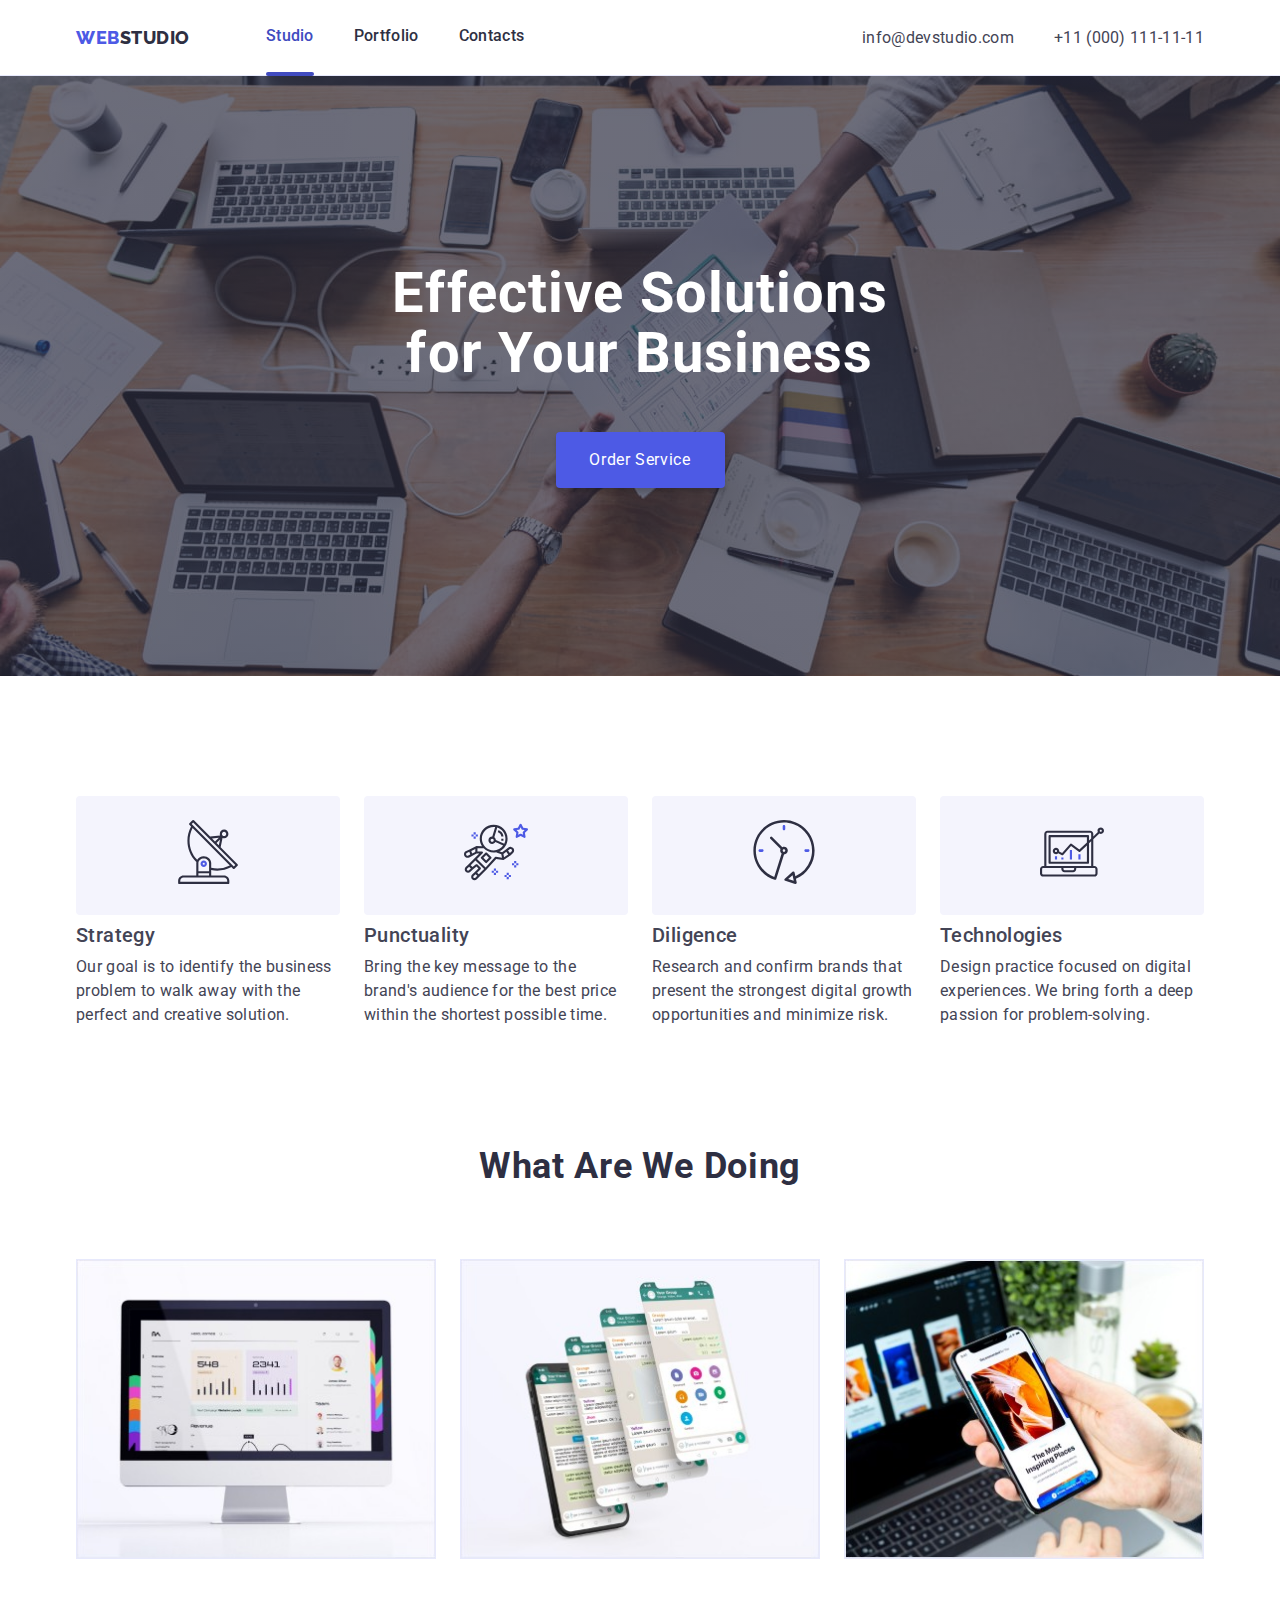
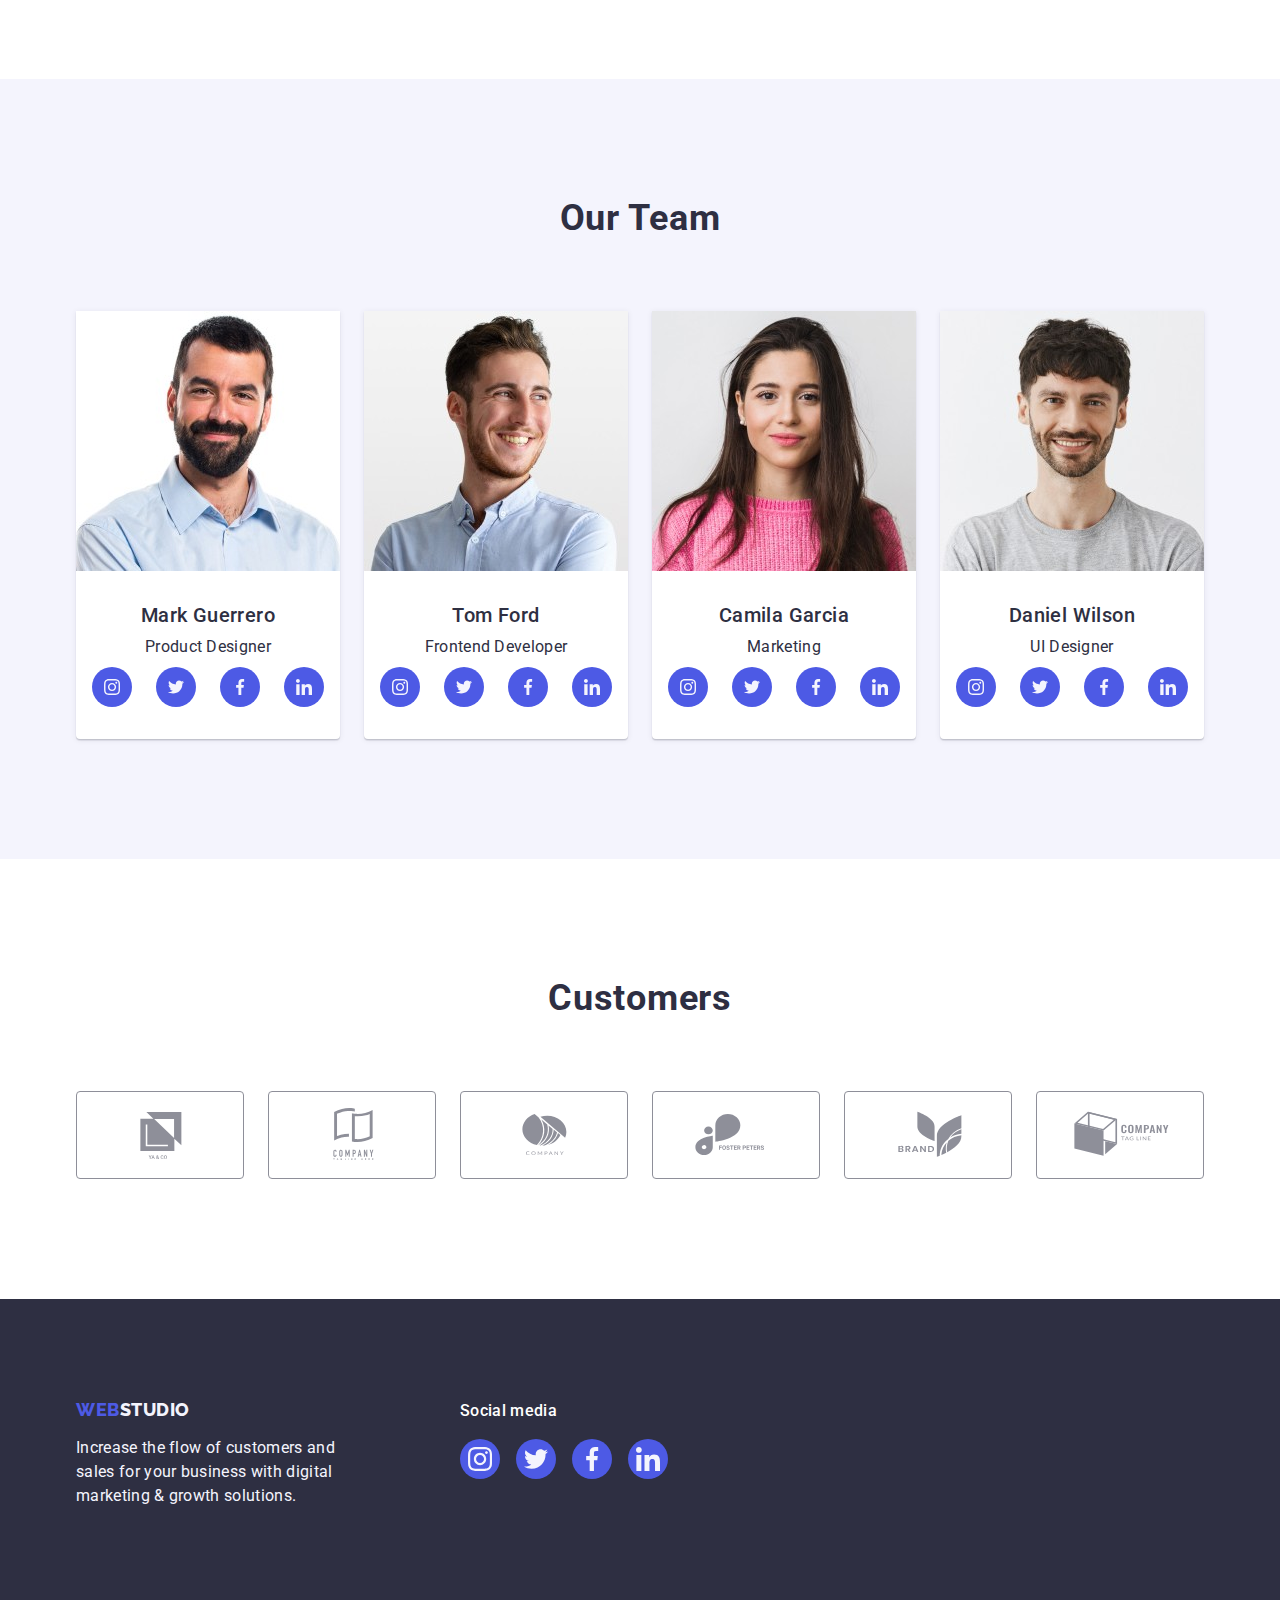
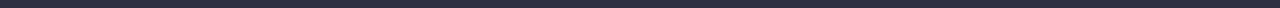
==== index.html @ 255a42a8 "init 04" ====
<!DOCTYPE html>
<html lang="en">
  <head>
    <meta charset="UTF-8" />
    <meta name="viewport" content="width=device-width, initial-scale=1.0" />
    <meta name="keywords" content="Web Studio" />
    <!-- Спочатку нормалізатор -->
    <link
      rel="stylesheet"
      href="https://cdn.jsdelivr.net/npm/modern-normalize@2.0.0/modern-normalize.min.css"
    />
    <!-- Google Fonts -->
    <link rel="preconnect" href="https://fonts.googleapis.com" />
    <link rel="preconnect" href="https://fonts.gstatic.com" crossorigin />
    <link
      href="https://fonts.googleapis.com/css2?family=Raleway:wght@800&family=Roboto:wght@400;500;700&display=swap"
      rel="stylesheet"
    />
    <link rel="shortcut icon" href="images/logo.svg" type="image/svg+xml" />
    <link rel="stylesheet" href="css/styles.css" />
    <title>Web Studio</title>
  </head>

  <body>
    <!--#region Header -->
    <header class="top-line">
      <div class="container">
        <nav>
          <a class="logo" href="index.html">
            WEB<span class="logo-studio-dark">STUDIO</span>
          </a>
          <ul>
            <li><a class="nav-link current" href="index.html">Studio</a></li>
            <li><a class="nav-link" href="portfolio.html">Portfolio</a></li>
            <li><a class="nav-link" href="#Contacts">Contacts</a></li>
          </ul>
        </nav>
        <address id="Contacts">
          <ul>
            <li>
              <a href="mailto:info@devstudio.com">info@devstudio.com</a>
            </li>
            <li>
              <a href="tel:+110001111111">+11 (000) 111-11-11</a>
            </li>
          </ul>
        </address>
      </div>
    </header>
    <!--#endregion Header-->

    <!--#region Main -->
    <main>
      <!--#region Hero-->
      <section class="hero">
        <div class="container">
          <h1>Effective Solutions for Your Business</h1>
          <button type="button" data-modal-open>Order Service</button>
        </div>
      </section>
      <!--#endregion Hero -->

      <!--#region Section advantages-->
      <section class="section-advantages">
        <div class="container">
          <h2 class="visually-hidden">Advantages</h2>
          <ul class="advantages-list">
            <li>
              <div class="advantages-img">
                <svg class="advantages-svg">
                  <use href="./images/icons.svg#icon-antenna"></use>
                </svg>
              </div>
              <h3 class="advantages header">Strategy</h3>
              <p class="advantages text">
                Our goal is to identify the business problem to walk away with
                the perfect and creative solution.
              </p>
            </li>
            <li>
              <div class="advantages-img">
                <svg class="advantages-svg">
                  <use href="./images/icons.svg#icon-astronaut"></use>
                </svg>
              </div>
              <h3 class="advantages header">Punctuality</h3>
              <p class="advantages text">
                Bring the key message to the brand's audience for the best price
                within the shortest possible time.
              </p>
            </li>
            <li>
              <div class="advantages-img">
                <svg class="advantages-svg">
                  <use href="./images/icons.svg#icon-clock"></use>
                </svg>
              </div>
              <h3 class="advantages header">Diligence</h3>
              <p class="advantages text">
                Research and confirm brands that present the strongest digital
                growth opportunities and minimize risk.
              </p>
            </li>
            <li>
              <div class="advantages-img">
                <svg class="advantages-svg">
                  <use href="./images/icons.svg#icon-diagram"></use>
                </svg>
              </div>
              <h3 class="advantages header">Technologies</h3>
              <p class="advantages text">
                Design practice focused on digital experiences. We bring forth a
                deep passion for problem-solving.
              </p>
            </li>
          </ul>
        </div>
      </section>
      <!--#endregion-->

      <!--#region Section 2-->
      <section class="what-we-doing">
        <div class="container">
          <h2>What are we doing</h2>
          <ul>
            <li>
              <img
                src="images/img_1.jpg"
                alt="Desktop site design example on desktop PC"
                width="360"
                height="300"
              />
            </li>
            <li>
              <img
                src="images/img_2.jpg"
                alt="Mobile site design examples on mobile phone"
                width="360"
                height="300"
              />
            </li>
            <li>
              <img
                src="images/img_3.jpg"
                alt="Responsive design examples on phone and notebook"
                width="360"
                height="300"
              />
            </li>
          </ul>
        </div>
      </section>
      <!--#endregion Section 2-->

      <!--#region Our Team -->
      <section class="our-team">
        <h2 class="our-team-h2">Our Team</h2>
        <div class="container">
          <ul class="team-list">
            <li class="our-team-item">
              <img
                src="images/team_01.jpg"
                alt="Team member Mark Guerrero"
                width="264"
                height="260"
              />
              <div class="our-team-txt">
                <h3 class="team-name">Mark Guerrero</h3>
                <p class="team-position">Product Designer</p>
                <ul class="team-social-list">
                  <li class="team-social-item">
                    <a
                      class="team-social-lnk"
                      href="http://www.instagram.com"
                      target="_blank"
                    >
                      <svg class="team-social-ico" width="16" height="16">
                        <use href="./images/icons.svg#icon-instagram"></use>
                      </svg>
                    </a>
                  </li>
                  <li class="team-social-item">
                    <a
                      class="team-social-lnk"
                      href="http://twitter.com"
                      target="_blank"
                    >
                      <svg class="team-social-ico" width="16" height="16">
                        <use href="./images/icons.svg#icon-twitter"></use>
                      </svg>
                    </a>
                  </li>
                  <li class="team-social-item">
                    <a
                      class="team-social-lnk"
                      href="http://facebook.com"
                      target="_blank"
                    >
                      <svg class="team-social-ico" width="16" height="16">
                        <use href="./images/icons.svg#icon-facebook"></use>
                      </svg>
                    </a>
                  </li>
                  <li class="team-social-item">
                    <a
                      class="team-social-lnk"
                      href="http://linkedin.com"
                      target="_blank"
                    >
                      <svg class="team-social-ico" width="16" height="16">
                        <use href="./images/icons.svg#icon-linkedin"></use>
                      </svg>
                    </a>
                  </li>
                </ul>
              </div>
            </li>
            <li class="our-team-item">
              <img
                src="images/team_02.jpg"
                alt="Team member Tom Ford"
                width="264"
                height="260"
              />
              <div class="our-team-txt">
                <h3 class="team-name">Tom Ford</h3>
                <p class="team-position">Frontend Developer</p>
                <ul class="team-social-list">
                  <li class="team-social-item">
                    <a
                      class="team-social-lnk"
                      href="http://www.instagram.com"
                      target="_blank"
                    >
                      <svg class="team-social-ico" width="16" height="16">
                        <use href="./images/icons.svg#icon-instagram"></use>
                      </svg>
                    </a>
                  </li>
                  <li class="team-social-item">
                    <a
                      class="team-social-lnk"
                      href="http://twitter.com"
                      target="_blank"
                    >
                      <svg class="team-social-ico" width="16" height="16">
                        <use href="./images/icons.svg#icon-twitter"></use>
                      </svg>
                    </a>
                  </li>
                  <li class="team-social-item">
                    <a
                      class="team-social-lnk"
                      href="http://facebook.com"
                      target="_blank"
                    >
                      <svg class="team-social-ico" width="16" height="16">
                        <use href="./images/icons.svg#icon-facebook"></use>
                      </svg>
                    </a>
                  </li>
                  <li class="team-social-item">
                    <a
                      class="team-social-lnk"
                      href="http://linkedin.com"
                      target="_blank"
                    >
                      <svg class="team-social-ico" width="16" height="16">
                        <use href="./images/icons.svg#icon-linkedin"></use>
                      </svg>
                    </a>
                  </li>
                </ul>
              </div>
            </li>
            <li class="our-team-item">
              <img
                src="images/team_03.jpg"
                alt="Team member Camila Garcia"
                width="264"
                height="260"
              />
              <div class="our-team-txt">
                <h3 class="team-name">Camila Garcia</h3>
                <p class="team-position">Marketing</p>
                <ul class="team-social-list">
                  <li class="team-social-item">
                    <a
                      class="team-social-lnk"
                      href="http://www.instagram.com"
                      target="_blank"
                    >
                      <svg class="team-social-ico" width="16" height="16">
                        <use href="./images/icons.svg#icon-instagram"></use>
                      </svg>
                    </a>
                  </li>
                  <li class="team-social-item">
                    <a
                      class="team-social-lnk"
                      href="http://twitter.com"
                      target="_blank"
                    >
                      <svg class="team-social-ico" width="16" height="16">
                        <use href="./images/icons.svg#icon-twitter"></use>
                      </svg>
                    </a>
                  </li>
                  <li class="team-social-item">
                    <a
                      class="team-social-lnk"
                      href="http://facebook.com"
                      target="_blank"
                    >
                      <svg class="team-social-ico" width="16" height="16">
                        <use href="./images/icons.svg#icon-facebook"></use>
                      </svg>
                    </a>
                  </li>
                  <li class="team-social-item">
                    <a
                      class="team-social-lnk"
                      href="http://linkedin.com"
                      target="_blank"
                    >
                      <svg class="team-social-ico" width="16" height="16">
                        <use href="./images/icons.svg#icon-linkedin"></use>
                      </svg>
                    </a>
                  </li>
                </ul>
              </div>
            </li>
            <li class="our-team-item">
              <img
                src="images/team_04.jpg"
                alt="Team member Daniel Wilson"
                width="264"
                height="260"
              />
              <div class="our-team-txt">
                <h3 class="team-name">Daniel Wilson</h3>
                <p class="team-position">UI Designer</p>
                <ul class="team-social-list">
                  <li class="team-social-item">
                    <a
                      class="team-social-lnk"
                      href="http://www.instagram.com"
                      target="_blank"
                    >
                      <svg class="team-social-ico" width="16" height="16">
                        <use href="./images/icons.svg#icon-instagram"></use>
                      </svg>
                    </a>
                  </li>
                  <li class="team-social-item">
                    <a
                      class="team-social-lnk"
                      href="http://twitter.com"
                      target="_blank"
                    >
                      <svg class="team-social-ico" width="16" height="16">
                        <use href="./images/icons.svg#icon-twitter"></use>
                      </svg>
                    </a>
                  </li>
                  <li class="team-social-item">
                    <a
                      class="team-social-lnk"
                      href="http://facebook.com"
                      target="_blank"
                    >
                      <svg class="team-social-ico" width="16" height="16">
                        <use href="./images/icons.svg#icon-facebook"></use>
                      </svg>
                    </a>
                  </li>
                  <li class="team-social-item">
                    <a
                      class="team-social-lnk"
                      href="http://linkedin.com"
                      target="_blank"
                    >
                      <svg class="team-social-ico" width="16" height="16">
                        <use href="./images/icons.svg#icon-linkedin"></use>
                      </svg>
                    </a>
                  </li>
                </ul>
              </div>
            </li>
          </ul>
        </div>
      </section>
      <!--#endregion Our Team -->

      <!--#region Customers -->
      <section class="section-customers">
        <div class="container">
          <h2>Customers</h2>
          <ul class="customer-list">
            <li class="customer-item">
              <a
                href="index.html"
                class="customer-lnk"
                target="_blank"
                rel="noopener noreferrer nofollow"
              >
                <svg class="customer-ico" width="104" height="56">
                  <use href="./images/icons.svg#icon-Logo-0"></use>
                </svg>
              </a>
            </li>
            <li class="customer-item">
              <a
                href="index.html"
                class="customer-lnk"
                target="_blank"
                rel="noopener noreferrer nofollow"
              >
                <svg class="customer-ico" width="104" height="56">
                  <use href="./images/icons.svg#icon-Logo-1"></use>
                </svg>
              </a>
            </li>
            <li class="customer-item">
              <a
                href="index.html"
                class="customer-lnk"
                target="_blank"
                rel="noopener noreferrer nofollow"
              >
                <svg class="customer-ico" width="104" height="56">
                  <use href="./images/icons.svg#icon-Logo-2"></use>
                </svg>
              </a>
            </li>
            <li class="customer-item">
              <a
                href="index.html"
                class="customer-lnk"
                target="_blank"
                rel="noopener noreferrer nofollow"
              >
                <svg class="customer-ico" width="104" height="56">
                  <use href="./images/icons.svg#icon-Logo-3"></use>
                </svg>
              </a>
            </li>
            <li class="customer-item">
              <a
                href="index.html"
                class="customer-lnk"
                target="_blank"
                rel="noopener noreferrer nofollow"
              >
                <svg class="customer-ico" width="104" height="56">
                  <use href="./images/icons.svg#icon-Logo-4"></use>
                </svg>
              </a>
            </li>
            <li class="customer-item">
              <a
                href="index.html"
                class="customer-lnk"
                target="_blank"
                rel="noopener noreferrer nofollow"
              >
                <svg class="customer-ico" width="104" height="56">
                  <use href="./images/icons.svg#icon-Logo-5"></use>
                </svg>
              </a>
            </li>
          </ul>
        </div>
      </section>
      <!--#endregion Customers -->
    </main>
    <!--#endregion Main-->

    <!--#region Footer-->
    <footer class="footer">
      <div class="container">
        <div class="ftr-about">
          <a class="logo" href="index.html">
            WEB<span class="logo-studio-light">STUDIO</span>
          </a>
          <p class="footer-text">
            Increase the flow of customers and sales for your business with
            digital marketing & growth solutions.
          </p>
        </div>
        <div class="ftr-social">
          <p>Social media</p>
          <ul class="ftr-social-list">
            <li class="ftr-social-item">
              <a
                class="ftr-social-lnk"
                href="http://www.instagram.com"
                target="_blank"
              >
                <svg class="ftr-social-ico" width="24" height="24">
                  <use href="./images/icons.svg#icon-instagram"></use>
                </svg>
              </a>
            </li>
            <li class="ftr-social-item">
              <a
                class="ftr-social-lnk"
                href="http://twitter.com"
                target="_blank"
              >
                <svg class="ftr-social-ico" width="24" height="24">
                  <use href="./images/icons.svg#icon-twitter"></use>
                </svg>
              </a>
            </li>
            <li class="ftr-social-item">
              <a
                class="ftr-social-lnk"
                href="http://facebook.com"
                target="_blank"
              >
                <svg class="ftr-social-ico" width="24" height="24">
                  <use href="./images/icons.svg#icon-facebook"></use>
                </svg>
              </a>
            </li>
            <li class="ftr-social-item">
              <a
                class="ftr-social-lnk"
                href="http://linkedin.com"
                target="_blank"
              >
                <svg class="ftr-social-ico" width="24" height="24">
                  <use href="./images/icons.svg#icon-linkedin"></use>
                </svg>
              </a>
            </li>
          </ul>
        </div>
      </div>
    </footer>
    <!--#endregion Footer-->
    <!--#region Script-->
    <div class="backdrop is-hidden" data-modal>
      <div class="modal">
        <button class="modal-close-btn" type="button" data-modal-close>
          <svg class="modal-btn-ico" width="28" height="8">
            <use href="./images/icons.svg#icon-close"></use>
          </svg>
        </button>
      </div>
    </div>
    <script src="./js/modal.js"></script>
    <!--#endregion Script-->
  </body>
</html>
---- css/styles.css ----
/*#region root */
:root {
  /* color */
  --iris: #4d5ae5;
  --ocean: #404bbf;
  --navy-blue: #2e2f42;
  --green: #31d0aa;
  --slate: #434455;
  --light-slate: #8e8f99;
  --cornflower: #e7e9fc;
  --cloud: #f4f4fd;
  --navy-blue-modal: rgba(46, 47, 66, 0.4);
  --grey: rgba(46, 47, 66, 0.7);
  --white: #fff;
  --dairy: #fcfcfc;
  /* font */
  --font-family: "Roboto", sans-serif;
  --second-family: "Raleway", sans-serif;
}
/*#endregion root */
/*#region Visually hidden CSS pattern ------------------*/
.visually-hidden {
  position: absolute;
  width: 1px;
  height: 1px;
  margin: -1px;
  border: 0;
  padding: 0;
  white-space: nowrap;
  clip-path: inset(100%);
  clip: rect(0 0 0 0);
  overflow: hidden;
}
/*#endregion Visually hidden CSS pattern ------------------*/
/*#region Current ----------------------------*/

.current {
  color: var(--ocean);
}
.current::after {
  position: relative;
  bottom: -24px;
  content: "";
  display: block;
  height: 4px;
  width: 100%;
  background-color: var(--ocean);
  border-radius: 2px;
}
/*#endregion Current ----------------------------*/
/*#region Body --------------------------------------*/
body {
  font-family: var(--font-family);
  color: var(--navy-blue);
  background-color: var(--white);
}
.container {
  width: 1158px;
  margin: 0 auto;
  padding: 0 15px;
}
header {
  border-bottom: 1px solid var(--cornflower);
}
header .container {
  display: flex;
  justify-content: space-between;
  align-items: center;
  background-color: var(--white);
}
header .container ul {
  display: flex;
  gap: 40px;
}
nav {
  display: flex;
  align-items: center;
  font-weight: 500;
  line-height: 1.5;
  letter-spacing: 0.02em;
}
nav ul {
  margin-left: 76px;
}
.nav-link {
  display: inline-block;
  padding-top: 24px;
  padding-bottom: 23px;
}
address {
  font-style: normal;
  line-height: 1.5;
  letter-spacing: 0.02em;
  color: var(--slate);
}
h1,
h2,
h3,
h4,
h5,
h6,
p {
  margin: 0;
}
img {
  display: block;
  max-width: 100%;
  height: auto;
}
:focus {
  outline: 0;
}
h2 {
  margin: 0;
  font-family: var(--font-family);
  font-weight: 700;
  font-size: 36px;
  line-height: 1.11;
  letter-spacing: 0.02em;
  text-transform: capitalize;
  text-align: center;
  color: var(--navy-blue);
}
a {
  /* скидання дефолтного підкреслення для посилань */
  text-decoration: none;
  color: currentColor;
  /* color: inherit; */
  transition: color 250ms cubic-bezier(0.4, 0, 0.2, 1);
}
a:hover,
a:focus {
  color: var(--iris);
}
ul {
  /* скидання маркерів у списках */
  list-style-type: none;
  margin: 0;
  padding: 0;
}
/*#endregion Body ---------------------------------*/
/*#region logo ------------------------------------ */
.logo {
  font-family: var(--second-family);
  font-weight: 800;
  font-size: 18px;
  line-height: 1.17;
  letter-spacing: 0.03em;
  text-transform: uppercase;
  color: var(--iris);
}
.logo-studio-dark {
  color: #2e2f42;
}
.logo-studio-light {
  color: #f4f4fd;
}
/*#endregion logo -------------------------------*/
/*#region hero -----------------------------*/
.hero {
  margin: 0 auto;
  padding: 188px 0;
  background: var(--navy-blue);
  color: var(--white);
  text-align: center;
  background-image: linear-gradient(
      rgba(46, 47, 66, 0.7),
      rgba(46, 47, 66, 0.7)
    ),
    url(../images/hero-bg.jpg);
  background-repeat: no-repeat;
  background-position: 50% 50%;
  background-size: cover;
  max-width: 1440px;
}
.hero h1 {
  margin: 0 auto 48px;
  width: 496px;
  font-weight: 700;
  font-size: 56px;
  line-height: 107%;
  letter-spacing: 0.02em;
}
.hero button {
  border: 0;
  border-radius: 4px;
  margin: 0 auto;
  padding: 16px 32px;
  width: 169px;
  height: 56px;
  letter-spacing: 0.04em;
  color: var(--white);
  box-shadow: 0 4px 4px 0 rgba(0, 0, 0, 0.15);
  background: var(--iris);
  transition: background-color 250ms cubic-bezier(0.4, 0, 0.2, 1);
}
.hero button:hover,
.hero button:focus {
  color: var(--white);
  box-shadow: 0 2px 2px 0 rgba(0, 0, 0, 0.12), 0 2px 1px 0 rgba(0, 0, 0, 0.08),
    0 3px 1px 0 rgba(0, 0, 0, 0.1);
  background: var(--ocean);
  cursor: pointer;
}
/*#endregion hero -----------------------------*/
/*#region section-advantages -----------------------------*/
.section-advantages {
  padding-top: 120px;
  line-height: 150%;
  letter-spacing: 0.02em;
  font-size: 16px;
  color: var(--slate);
}
.section-advantages h3 {
  margin: 8px 0;
  font-weight: 500;
  font-size: 20px;
  line-height: 120%;
  letter-spacing: 0.02em;
}
.section-advantages ul {
  display: flex;
  flex-direction: row;
  gap: 24px;
  justify-content: space-between;
  flex-wrap: nowrap;
  justify-content: space-between;
  width: 100%;
}
.section-advantages ul li {
  flex-basis: calc(100% / 4 - 12px);
}
.advantages-img {
  padding: 24px 0;
  background: var(--cloud);
  border-radius: 4px;
  text-align: center;
}
.advantages-svg {
  width: 64px;
  height: 64px;
  margin: 0 auto;
}
/*#endregion section-advantages -----------------------------*/
/*#region what-we-doing ----------------------------------*/
.what-we-doing {
  padding: 120px 0;
}
.what-we-doing ul {
  margin-top: 72px;
  display: flex;
  gap: 24px;
  justify-content: center;
}
.what-we-doing ul li img {
  border: 1px solid var(--cornflower);
}
/*#endregion what-we-doing -------------------------------*/
/*#region team ----------------------------------*/
.our-team {
  padding: 120px 0;
  background-color: var(--cloud);
  text-align: center;
}
.our-team-h2 {
  margin-bottom: 72px;
}
.our-team-txt {
  padding: 32px 16px;
}
.team-name {
  font-weight: 500;
  font-size: 20px;
  line-height: 120%;
  letter-spacing: 0.02em;
}
.team-position {
  margin-top: 8px;
  line-height: 1.5;
  letter-spacing: 0.02em;
}
.team-list {
  display: flex;
  gap: 24px;
  flex-direction: row;
  flex-wrap: nowrap;
  justify-content: center;
}
.our-team-item {
  border-radius: 0 0 4px 4px;
  box-shadow: 0 2px 1px 0 rgba(46, 47, 66, 0.08),
    0 1px 1px 0 rgba(46, 47, 66, 0.16), 0 1px 6px 0 rgba(46, 47, 66, 0.08);
  background: var(--white);
}
.team-social-list {
  margin-top: 8px;
  display: flex;
  flex-direction: row;
  justify-content: space-between;
}
.team-social-item {
  display: flex;
  justify-content: center;
  align-items: center;
  width: 40px;
  height: 40px;
  border-radius: 50%;
  background-color: var(--iris);
  transition: background-color 250ms cubic-bezier(0.4, 0, 0.2, 1);
}
.team-social-item:has(> .team-social-lnk:hover),
.team-social-item:has(> .team-social-lnk:focus) {
  background-color: var(--ocean);
}
.team-social-lnk {
  fill: var(--cloud);
  width: 16px;
  height: 16px;
}
/*#endregion team ----------------------------------*/
/*#region customers-------------------------------- */
.section-customers {
  padding: 120px 0;
}
.section-customers h2 {
  margin-bottom: 72px;
}
.customer-list {
  display: flex;
  gap: 24px;
  justify-content: center;
}
.customer-item {
  display: flex;
  justify-content: center;
  align-items: center;
  width: 168px;
  height: 88px;
  border: 1px solid var(--light-slate);
  border-radius: 4px;
  transition: border-color 250ms cubic-bezier(0.4, 0, 0.2, 1),
    fill 250ms cubic-bezier(0.4, 0, 0.2, 1);
}
.customer-lnk {
  fill: var(--light-slate);
  transition: fill 250ms cubic-bezier(0.4, 0, 0.2, 1);
  /* color: var(--light-slate) */
}
.customer-item:hover,
.customer-item:focus,
.customer-item:hover .customer-lnk,
.customer-item:focus .customer-lnk {
  border-color: var(--ocean);
  fill: var(--ocean);
}
/*#endregion customers-------------------------------- */
/*#region footer ---------------------------------- */
.footer {
  padding: 100px 0;
  /* display: flex; */
  /* flex-direction: row; */
  /* justify-content: center; */
  /* align-items: start; */
  color: var(--cloud);
  background-color: var(--navy-blue);
}
.footer .container {
  display: flex;
  justify-content: left;
  align-items: start;
  gap: 120px;
}
.footer-text {
  width: 264px;
  margin-top: 16px;
  letter-spacing: 0.02em;
  line-height: 1.5;
}
.ftr-social p {
  font-weight: 500;
  line-height: 150%;
  letter-spacing: 0.02em;
  color: var(--white);
}
.ftr-social-list {
  margin-top: 16px;
  display: flex;
  flex-direction: row;
  gap: 16px;
}
.ftr-social-item {
  display: flex;
  justify-content: center;
  align-items: center;
  width: 40px;
  height: 40px;
  border-radius: 50%;
  background-color: var(--iris);
  transition: background-color 250ms cubic-bezier(0.4, 0, 0.2, 1);
}
.ftr-social-item:has(> .ftr-social-lnk:hover),
.ftr-social-item:has(> .ftr-social-lnk:focus) {
  background-color: var(--green);
}
.ftr-social-lnk {
  width: 24px;
  height: 24px;
}
.ftr-social-ico {
  fill: var(--cloud);
}
/*#endregion footer --------------------------------- */
/*#region portfolio.html ---------------------------------- */
.section-portfolio {
  padding: 96px 0 120px 0;
}
.filter {
  display: flex;
  justify-content: center;
  gap: 24px;
}
.filter button {
  border: 1px solid var(--cornflower);
  border-radius: 4px;
  padding: 12px 24px;
  background-color: var(--cloud);
  font-weight: 500;
  line-height: 1.5;
  letter-spacing: 0.04em;
  text-align: center;
  color: var(--iris);
  transition: background-color 250ms cubic-bezier(0.4, 0, 0.2, 1),
    color 250ms cubic-bezier(0.4, 0, 0.2, 1),
    border-color 250ms cubic-bezier(0.4, 0, 0.2, 1);
}
.filter button:focus,
.filter button:hover {
  border: 1px solid var(--ocean);
  outline: 0;
  color: var(--white);
  box-shadow: 0 2px 2px 0 rgba(0, 0, 0, 0.12), 0 2px 1px 0 rgba(0, 0, 0, 0.08),
    0 3px 1px 0 rgba(0, 0, 0, 0.1);
  background: var(--ocean);
  cursor: pointer;
}
.section-portfolio .projects {
  margin-top: 72px;
  display: flex;
  justify-content: space-between;
  flex-wrap: wrap;
  gap: 48px 24px;
}
.project-item {
  box-shadow: none;
  transition: box-shadow 250ms cubic-bezier(0.4, 0, 0.2, 1);
}
.project-item:has(> .project-lnk:hover),
.project-item:has(> .project-lnk:focus) {
  box-shadow: 0 2px 1px 0 rgba(46, 47, 66, 0.08),
    0 1px 1px 0 rgba(46, 47, 66, 0.16), 0 1px 6px 0 rgba(46, 47, 66, 0.08);
}
.project-div-img {
  position: relative;
  overflow: hidden;
}
.project-overlay {
  padding: 40px 32px;
  line-height: 150%;
  letter-spacing: 0.02em;
  color: var(--cloud);
  background: var(--iris);
  position: absolute;
  top: 0;
  left: 0;
  width: 100%;
  height: 100%;
  transform: translateY(100%);
  transition: transform 250ms ease-in-out;
}
.project-item:has(> .project-lnk:hover) .project-overlay,
.project-item:has(> .project-lnk:focus) .project-overlay {
  transform: translateY(0);
}
.section-portfolio .projects h2 {
  font-weight: 500;
  font-size: 20px;
  line-height: 120%;
  text-align: left;
}
.section-portfolio .projects p {
  margin-top: 8px;
  line-height: 1.5;
  letter-spacing: 0.02em;
  color: var(--slate);
}
.section-portfolio .projects li {
  flex-basis: calc((100% - 24px * 2) / 3);
}
.project-item-text {
  padding: 32px 16px;
  border: 1px solid var(--cornflower);
  border-top-width: 0;
}
/*#endregion portfolio.html --------------------------------- */
/*#region modal */
.backdrop {
  position: fixed;
  inset: 0;
  background-color: var(--navy-blue-modal);
  opacity: 1;
  visibility: visible;
  transition: 250ms cubic-bezier(0.4, 0, 0.2, 1);
  transition-property: opacity, visibility;
}
.backdrop.is-hidden {
  opacity: 0;
  visibility: hidden;
  pointer-events: none;
}
.modal {
  position: absolute;
  top: 50%;
  left: 50%;
  transform: translate(-50%, -50%);
  width: 408px;
  height: 584px;
  padding: 72px 24px 24px 24px;
  background-color: var(--dairy);
  box-shadow: 0px 1px 1px rgba(0, 0, 0, 0.14), 0px 1px 3px rgba(0, 0, 0, 0.12),
    0px 2px 1px rgba(0, 0, 0, 0.2);
  border-radius: 4px;
}
.modal-close-btn {
  position: absolute;
  top: 24px;
  right: 24px;
  display: flex;
  justify-content: center;
  align-items: center;
  width: 24px;
  height: 24px;
  padding: 0;
  background-color: var(--cornflower);
  border: 1px solid rgba(0, 0, 0, 0.1);
  border-radius: 50%;
  cursor: pointer;
  transition: background-color 250ms cubic-bezier(0.4, 0, 0.2, 1),
    border 250ms cubic-bezier(0.4, 0, 0.2, 1);
}
.modal-close-btn:hover,
.modal-close-btn:focus {
  background-color: var(--ocean);
  border: none;
  fill: var(--white);
}
/*#endregion modal */
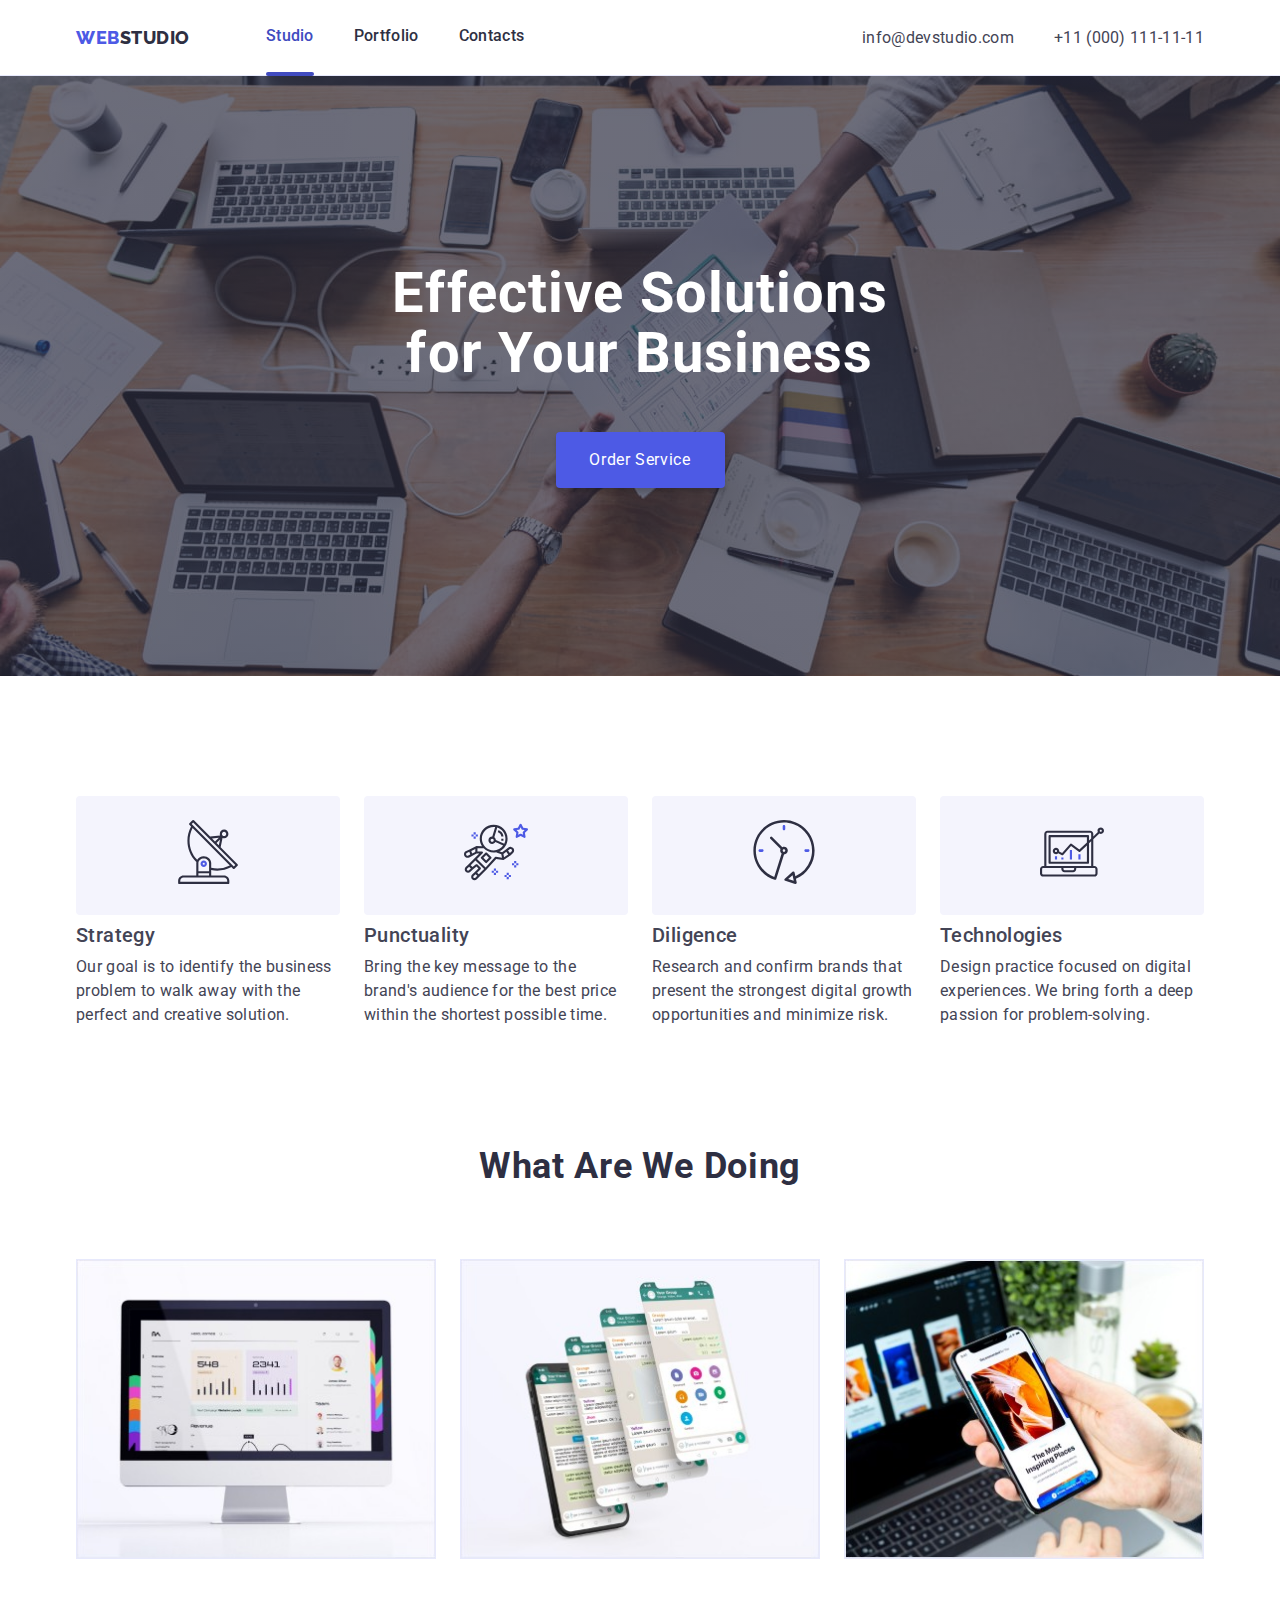
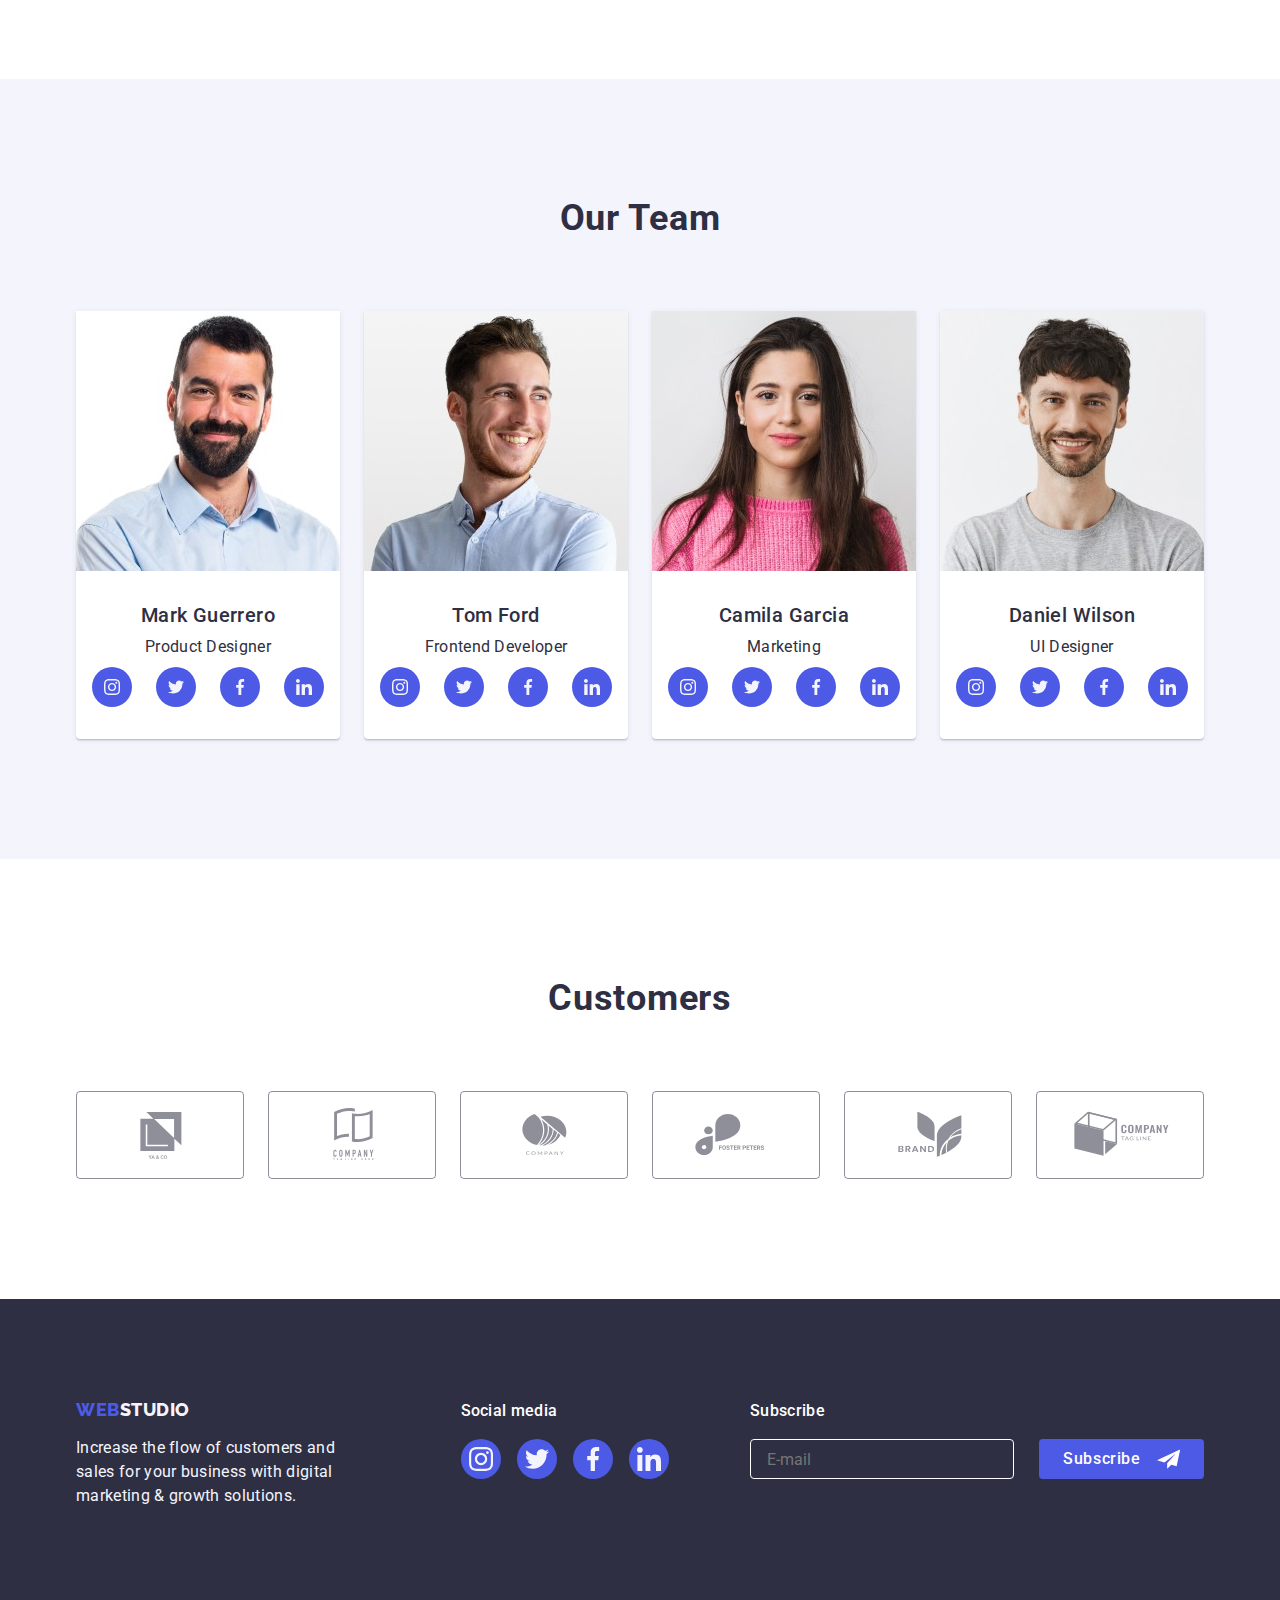
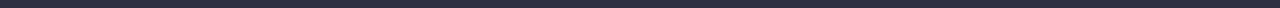
==== commit 7ba91899: "footer add subscribe" ====
--- a/index.html
+++ b/index.html
@@ -539,6 +539,23 @@
             </li>
           </ul>
         </div>
+        <div class="ftr-subscribe">
+          <p>Subscribe</p>
+          <form class="ftr-subscribe-form">
+            <input
+              class="ftr-subscribe-input"
+              type="email"
+              name="email"
+              placeholder="E-mail"
+            />
+            <button class="ftr-subscribe-btn" type="submit">
+              Subscribe
+              <svg class="ftr-subscribe-ico" width="24" height="24">
+                <use href="./images/icons.svg#icon-send"></use>
+              </svg>
+            </button>
+          </form>
+        </div>
       </div>
     </footer>
     <!--#endregion Footer-->
--- a/css/styles.css
+++ b/css/styles.css
@@ -366,15 +366,16 @@
 }
 .footer .container {
   display: flex;
-  justify-content: left;
-  align-items: start;
-  gap: 120px;
+  justify-content: space-between;
 }
 .footer-text {
   width: 264px;
   margin-top: 16px;
   letter-spacing: 0.02em;
   line-height: 1.5;
+}
+.ftr-social {
+  margin-left: calc(120px - ((100% - 264px - 208px - 454px - 20px * 2) / 2));
 }
 .ftr-social p {
   font-weight: 500;
@@ -409,6 +410,51 @@
 .ftr-social-ico {
   fill: var(--cloud);
 }
+/*#region footer subscribe */
+.ftr-subscribe {
+  justify-self: flex-end;
+  font-weight: 500;
+  line-height: 150%;
+  letter-spacing: 0.02em;
+  color: var(--white);
+}
+.ftr-subscribe-form {
+  margin-top: 16px;
+  display: flex;
+  gap: 25px;
+}
+.ftr-subscribe-input {
+  padding: 8px 16px;
+  border: 1px solid var(--white);
+  border-radius: 4px;
+  width: 264px;
+  height: 40px;
+  background-color: transparent;
+}
+.ftr-subscribe-btn {
+  display: flex;
+  gap: 16px;
+  border: none;
+  border-radius: 4px;
+  padding: 8px 24px;
+  width: 165px;
+  height: 40px;
+
+  font-family: var(--font-family);
+  font-weight: 500;
+  font-size: 16px;
+  line-height: 150%;
+  letter-spacing: 0.04em;
+  text-align: center;
+
+  color: var(--white);
+  fill: var(--white);
+
+  background: var(--iris);
+}
+.ftr-subscribe-ico {
+}
+/*#endregion footer subscribe */
 /*#endregion footer --------------------------------- */
 /*#region portfolio.html ---------------------------------- */
 .section-portfolio {
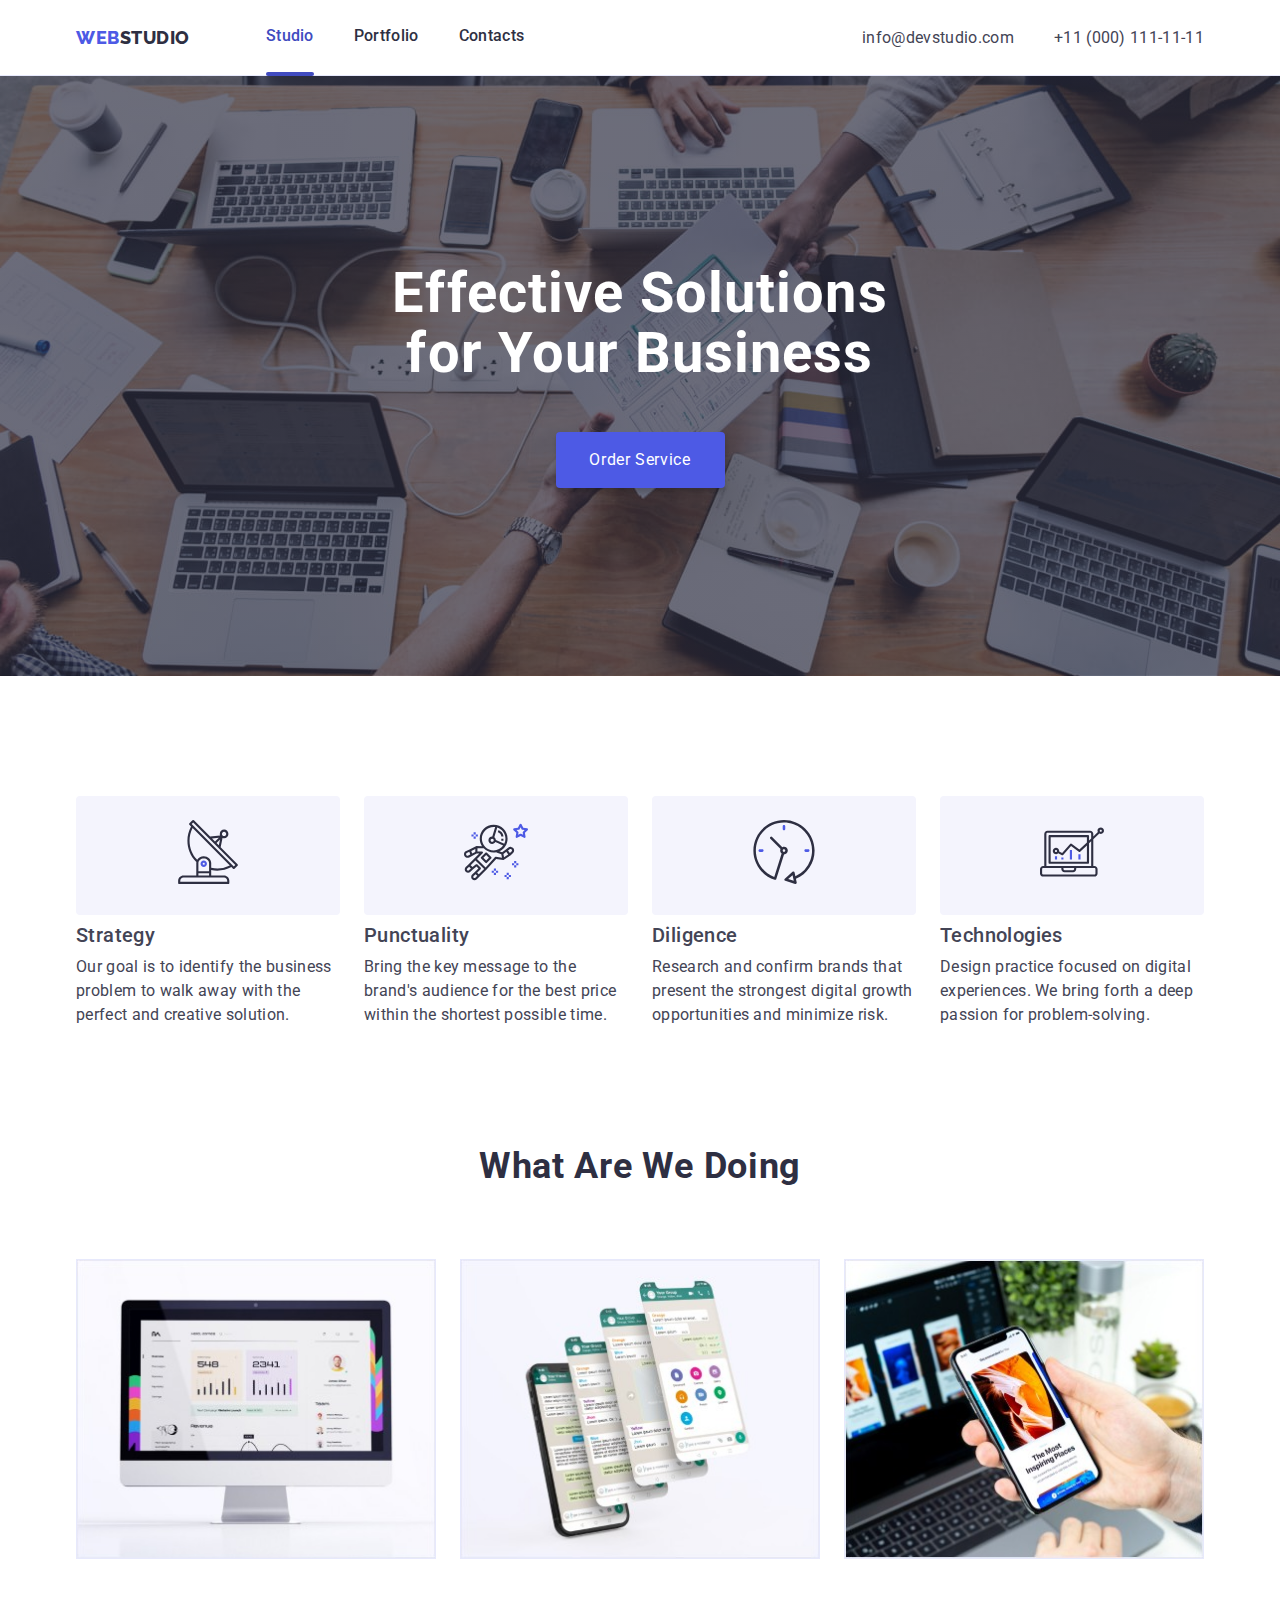
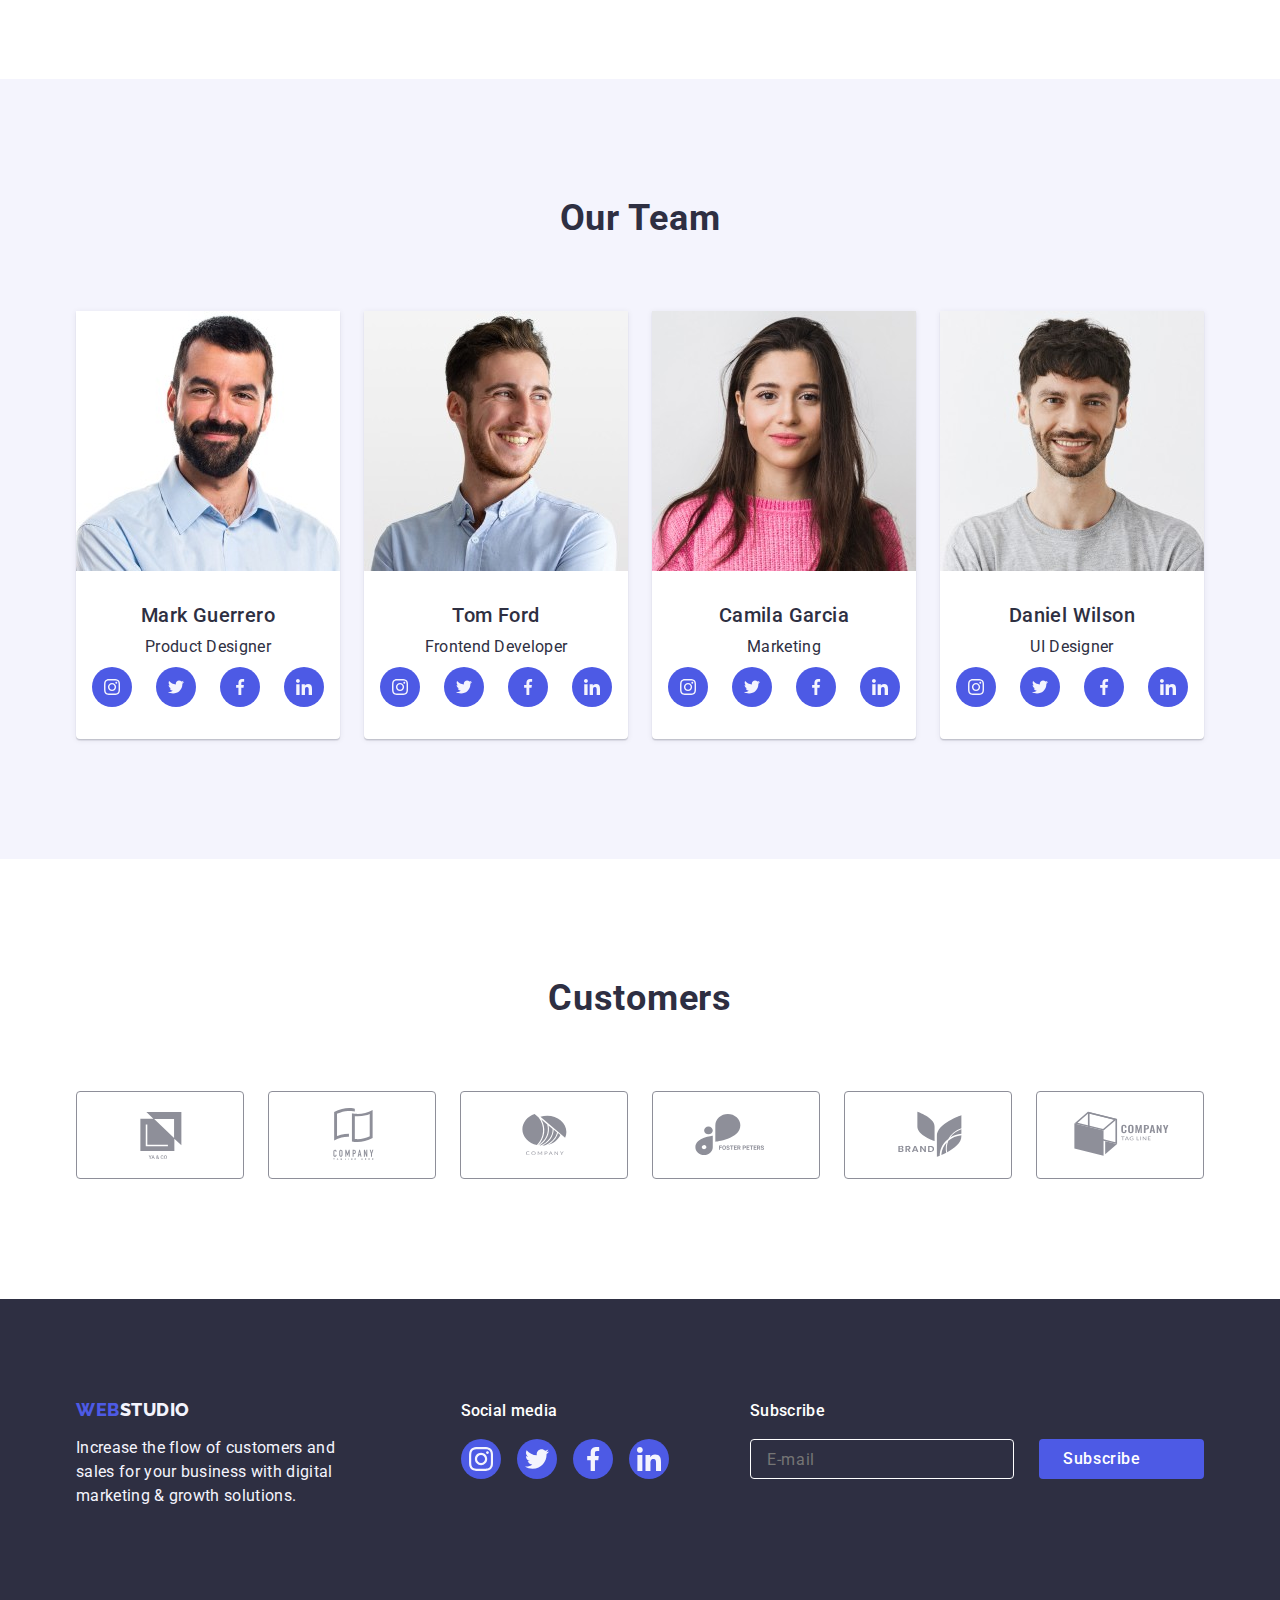
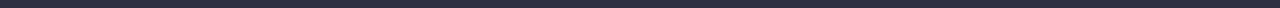
==== commit dc7348d6: "final" ====
--- a/index.html
+++ b/index.html
@@ -539,6 +539,7 @@
             </li>
           </ul>
         </div>
+        <!--#region Subscribe -->
         <div class="ftr-subscribe">
           <p>Subscribe</p>
           <form class="ftr-subscribe-form">
@@ -556,6 +557,7 @@
             </button>
           </form>
         </div>
+        <!--#endregion Subscribe -->
       </div>
     </footer>
     <!--#endregion Footer-->
@@ -563,10 +565,76 @@
     <div class="backdrop is-hidden" data-modal>
       <div class="modal">
         <button class="modal-close-btn" type="button" data-modal-close>
-          <svg class="modal-btn-ico" width="28" height="8">
+          <svg class="modal-btn-ico" width="8" height="8">
             <use href="./images/icons.svg#icon-close"></use>
           </svg>
         </button>
+        <p class="modal-title">Leave your contacts and we will call you back</p>
+        <form class="modal-form">
+          <div class="modal-inputs">
+            <label class="modal-label">
+              <span class="modal-label-text">Name</span>
+              <span class="modal-label-span">
+                <input class="modal-input" type="text" name="name" />
+                <svg class="modal-input-ico" width="12" height="12">
+                  <use href="./images/icons.svg#icon-person"></use>
+                </svg>
+              </span>
+            </label>
+            <label class="modal-label">
+              <span class="modal-label-text">Phone</span>
+              <span class="modal-label-span">
+                <input class="modal-input" type="tel" name="phone" />
+                <svg class="modal-input-ico" width="13" height="13">
+                  <use href="./images/icons.svg#icon-tel"></use>
+                </svg>
+              </span>
+            </label>
+            <label class="modal-label">
+              <span class="modal-label-text">Email</span>
+              <span class="modal-label-span">
+                <input class="modal-input" type="email" name="email" />
+                <svg class="modal-input-ico" width="15" height="12">
+                  <use href="./images/icons.svg#icon-mail"></use>
+                </svg>
+              </span>
+            </label>
+            <label class="modal-label">
+              <span class="modal-label-text">Comment</span>
+              <textarea
+                class="modal-input modal-input-textarea"
+                name="comment"
+                placeholder="Text input"
+                rows="5"
+                cols="30"
+              ></textarea>
+            </label>
+          </div>
+          <label class="modal-privacy-label">
+            <input
+              class="modal-privacy-checkbox visually-hidden"
+              type="checkbox"
+              name="agreement"
+              required
+            />
+            <span class="modal-privacy-label-text"
+              ><span class="modal-privacy-checkbox-custom"
+                ><svg class="modal-privacy-checkmark" width="10" height="8">
+                  <use
+                    href="./images/icons.svg#icon-checkmark"
+                  ></use></svg></span
+              >I accept the terms and conditions of the
+              <a
+                class="modal-privacy-policy-link"
+                href="#"
+                target="_blank"
+                rel="noopener noreferrer"
+                >Privacy Policy</a
+              ></span
+            >
+          </label>
+          <button class="modal-btn">Send</button>
+        </form>
       </div>
     </div>
     <script src="./js/modal.js"></script>
--- a/css/styles.css
+++ b/css/styles.css
@@ -16,6 +16,8 @@
   /* font */
   --font-family: "Roboto", sans-serif;
   --second-family: "Raleway", sans-serif;
+  /* transitions */
+  --transition: 850ms cubic-bezier(0.4, 0, 0.2, 1);
 }
 /*#endregion root */
 /*#region Visually hidden CSS pattern ------------------*/
@@ -126,7 +128,7 @@
   text-decoration: none;
   color: currentColor;
   /* color: inherit; */
-  transition: color 250ms cubic-bezier(0.4, 0, 0.2, 1);
+  transition: color var(--transition);
 }
 a:hover,
 a:focus {
@@ -192,7 +194,7 @@
   color: var(--white);
   box-shadow: 0 4px 4px 0 rgba(0, 0, 0, 0.15);
   background: var(--iris);
-  transition: background-color 250ms cubic-bezier(0.4, 0, 0.2, 1);
+  transition: background-color var(--transition);
 }
 .hero button:hover,
 .hero button:focus {
@@ -306,7 +308,7 @@
   height: 40px;
   border-radius: 50%;
   background-color: var(--iris);
-  transition: background-color 250ms cubic-bezier(0.4, 0, 0.2, 1);
+  transition: background-color var(--transition);
 }
 .team-social-item:has(> .team-social-lnk:hover),
 .team-social-item:has(> .team-social-lnk:focus) {
@@ -338,12 +340,11 @@
   height: 88px;
   border: 1px solid var(--light-slate);
   border-radius: 4px;
-  transition: border-color 250ms cubic-bezier(0.4, 0, 0.2, 1),
-    fill 250ms cubic-bezier(0.4, 0, 0.2, 1);
+  transition: border-color var(--transition), fill var(--transition);
 }
 .customer-lnk {
   fill: var(--light-slate);
-  transition: fill 250ms cubic-bezier(0.4, 0, 0.2, 1);
+  transition: fill var(--transition);
   /* color: var(--light-slate) */
 }
 .customer-item:hover,
@@ -397,7 +398,7 @@
   height: 40px;
   border-radius: 50%;
   background-color: var(--iris);
-  transition: background-color 250ms cubic-bezier(0.4, 0, 0.2, 1);
+  transition: background-color var(--transition);
 }
 .ftr-social-item:has(> .ftr-social-lnk:hover),
 .ftr-social-item:has(> .ftr-social-lnk:focus) {
@@ -429,7 +430,10 @@
   border-radius: 4px;
   width: 264px;
   height: 40px;
+  color: var(--white);
   background-color: transparent;
+  line-height: 200%;
+  letter-spacing: 0.04em;
 }
 .ftr-subscribe-btn {
   display: flex;
@@ -451,8 +455,12 @@
   fill: var(--white);
 
   background: var(--iris);
-}
-.ftr-subscribe-ico {
+  transition: background-color var(--transition);
+}
+.ftr-subscribe-btn:hover,
+.ftr-subscribe-btn:focus {
+  background-color: var(--green);
+  cursor: pointer;
 }
 /*#endregion footer subscribe */
 /*#endregion footer --------------------------------- */
@@ -475,9 +483,8 @@
   letter-spacing: 0.04em;
   text-align: center;
   color: var(--iris);
-  transition: background-color 250ms cubic-bezier(0.4, 0, 0.2, 1),
-    color 250ms cubic-bezier(0.4, 0, 0.2, 1),
-    border-color 250ms cubic-bezier(0.4, 0, 0.2, 1);
+  transition: background-color var(--transition), color var(--transition),
+    border-color var(--transition);
 }
 .filter button:focus,
 .filter button:hover {
@@ -498,7 +505,7 @@
 }
 .project-item {
   box-shadow: none;
-  transition: box-shadow 250ms cubic-bezier(0.4, 0, 0.2, 1);
+  transition: box-shadow var(--transition);
 }
 .project-item:has(> .project-lnk:hover),
 .project-item:has(> .project-lnk:focus) {
@@ -555,7 +562,7 @@
   background-color: var(--navy-blue-modal);
   opacity: 1;
   visibility: visible;
-  transition: 250ms cubic-bezier(0.4, 0, 0.2, 1);
+  transition: var(--transition);
   transition-property: opacity, visibility;
 }
 .backdrop.is-hidden {
@@ -569,13 +576,31 @@
   left: 50%;
   transform: translate(-50%, -50%);
   width: 408px;
-  height: 584px;
+  /* height: 584px; */
   padding: 72px 24px 24px 24px;
   background-color: var(--dairy);
   box-shadow: 0px 1px 1px rgba(0, 0, 0, 0.14), 0px 1px 3px rgba(0, 0, 0, 0.12),
     0px 2px 1px rgba(0, 0, 0, 0.2);
   border-radius: 4px;
 }
+/* .modal input[type="checkbox"] {
+  -webkit-appearance: none;
+  appearance: none;
+  background-color: transparent;
+  margin: 0;
+  border-radius: 2px;
+  border: 1px solid var(--navy-blue-modal);
+} */
+/* .modal input[type="checkbox"]::before {
+  content: "";
+  display: block;
+  width: 16px;
+  height: 16px;
+  border: 1px solid var(--navy-blue-modal);
+  border-radius: 2px;
+
+  clip-path: polygon(14% 44%, 0 65%, 50% 100%, 100% 16%, 80% 0%, 43% 62%);
+} */
 .modal-close-btn {
   position: absolute;
   top: 24px;
@@ -590,13 +615,149 @@
   border: 1px solid rgba(0, 0, 0, 0.1);
   border-radius: 50%;
   cursor: pointer;
-  transition: background-color 250ms cubic-bezier(0.4, 0, 0.2, 1),
-    border 250ms cubic-bezier(0.4, 0, 0.2, 1);
+  /* transition: background-color var(--transition), border var(--transition); */
+  transition: var(--transition);
+  transition-property: background-color, border, fill;
 }
 .modal-close-btn:hover,
 .modal-close-btn:focus {
   background-color: var(--ocean);
+  border: transparent;
+  fill: var(--white);
+}
+.modal-title {
+  margin-bottom: 16px;
+  font-weight: 500;
+  line-height: 150%;
+  letter-spacing: 0.02em;
+  text-align: center;
+}
+.modal-form {
+  display: flex;
+  flex-direction: column;
+}
+.modal-inputs {
+  display: flex;
+  flex-direction: column;
+  gap: 8px;
+}
+.modal-label {
+  display: flex;
+  flex-direction: column;
+  /* position: relative; */
+}
+.modal-privacy-label {
+  margin-top: 16px;
+  display: flex;
+  /* gap: 8px; */
+}
+.modal-privacy-checkbox {
+  position: relative;
+  left: 9px;
+  top: 17px;
+}
+.modal-privacy-label:has(input:checked) .modal-privacy-checkbox-custom {
+  border-color: transparent;
+  background-color: var(--ocean);
+}
+.modal-privacy-label:has(input:checked) .modal-privacy-checkmark {
+  opacity: 1;
+}
+.modal-privacy-checkbox-custom {
+  display: inline-flex;
+  justify-content: center;
+  align-items: center;
+  width: 16px;
+  height: 16px;
+  border: 1px solid var(--navy-blue-modal);
+  border-radius: 2px;
+  transition: var(--transition);
+  transition-property: border-color, background-color;
+}
+.modal-privacy-checkmark {
+  opacity: 0;
+  transition: var(--transition);
+  transition-property: opacity;
+}
+.modal-privacy-label-text {
+  display: flex;
+  /* justify-content: center; */
+  align-items: center;
+  gap: 8px;
+}
+
+.modal-label-span {
+  position: relative;
+}
+.modal-label-text,
+.modal-privacy-label-text {
+  margin-bottom: 4px;
+  font-size: 12px;
+  line-height: 117%;
+  letter-spacing: 0.04em;
+  color: var(--light-slate);
+}
+.modal-privacy-label-text {
+  margin: 0;
+}
+.modal-privacy-policy-link {
+  line-height: 133%;
+  text-decoration: underline;
+  text-decoration-skip-ink: none;
+  color: var(--iris);
+}
+.modal-input {
+  padding: 11px 38px;
+  border: 1px solid var(--navy-blue-modal);
+  border-radius: 4px;
+  width: 360px;
+  height: 40px;
+  font-size: 12px;
+  transition: var(--transition);
+  transition-property: border-color;
+}
+.modal-input:focus {
+  border: 1px solid var(--iris);
+  border-radius: 4px;
+}
+.modal-input-textarea {
+  padding: 8px 16px;
+  height: 120px;
+  resize: none;
+}
+.modal-input-ico {
+  position: absolute;
+  top: 50%;
+  transform: translateY(-50%);
+  left: 16px;
+  transition: fill var(--transition);
+}
+.modal-label:has(.modal-input:focus) .modal-input-ico {
+  fill: var(--iris);
+  transition: fill var(--transition);
+}
+.modal-btn {
+  margin: 24px auto 0;
   border: none;
-  fill: var(--white);
+  border-radius: 4px;
+  padding: 16px 32px;
+  width: 169px;
+  height: 56px;
+  box-shadow: 0 4px 4px 0 rgba(0, 0, 0, 0.15);
+  font-weight: 500;
+  line-height: 150%;
+  letter-spacing: 0.04em;
+  color: var(--white);
+  background: var(--iris);
+  transition: var(--transition);
+  transition-property: color, box-shadow, background;
+}
+.modal-btn:hover,
+.modal-btn:focus {
+  color: var(--white);
+  box-shadow: 0 2px 2px 0 rgba(0, 0, 0, 0.12), 0 2px 1px 0 rgba(0, 0, 0, 0.08),
+    0 3px 1px 0 rgba(0, 0, 0, 0.1);
+  background: var(--ocean);
+  cursor: pointer;
 }
 /*#endregion modal */
